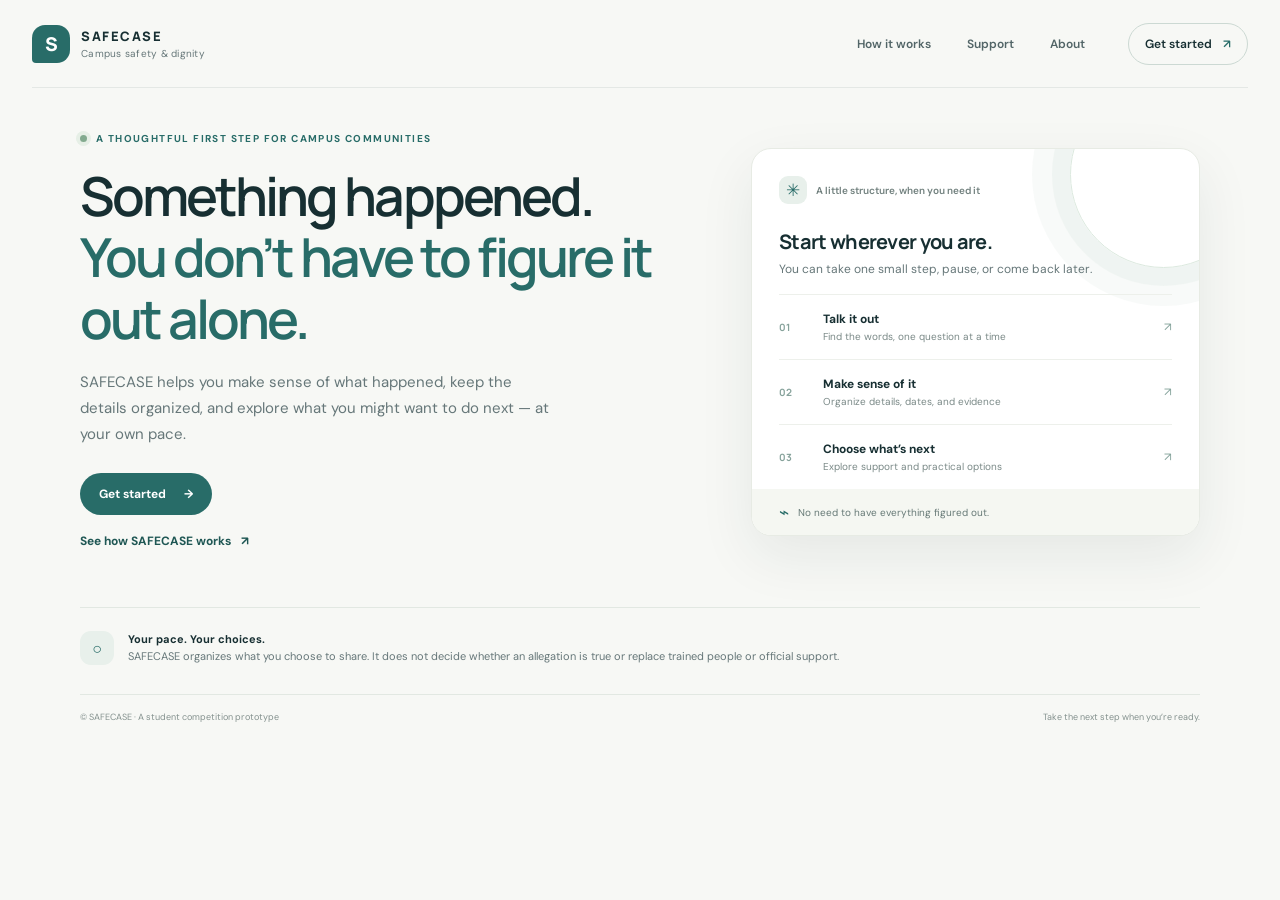
==== index.html @ f27178a4 "Add files via upload" ====
<!doctype html>
<html lang="en">
<head>
  <meta charset="utf-8">
  <meta name="viewport" content="width=device-width, initial-scale=1">
  <meta name="theme-color" content="#f7f8f5">
  <meta name="description" content="SAFECASE helps campus communities make sense of difficult experiences, organize information, and explore next steps.">
  <title>SAFECASE — A calmer next step</title>
  <link rel="stylesheet" href="styles.css">
</head>
<body>
  <header class="site-header">
    <a class="brand" href="index.html" aria-label="SAFECASE home"><span class="brand-mark" aria-hidden="true">S</span><span class="brand-copy"><strong>SAFECASE</strong><small>Campus safety &amp; dignity</small></span></a>
    <nav class="main-nav" aria-label="Main navigation"><a href="how-it-works.html">How it works</a><a href="support.html">Support</a><a href="about.html">About</a></nav>
    <a class="header-action" href="role.html">Get started <span aria-hidden="true">↗</span></a>
  </header>
  <main id="home">
    <section class="hero page-shell" aria-labelledby="hero-title">
      <div class="hero-copy">
        <p class="eyebrow"><span class="eyebrow-dot"></span> A thoughtful first step for campus communities</p>
        <h1 id="hero-title">Something happened.<br><em>You don’t have to figure it out alone.</em></h1>
        <p class="hero-intro">SAFECASE helps you make sense of what happened, keep the details organized, and explore what you might want to do next — at your own pace.</p>
        <a class="primary-link" href="role.html">Get started <span aria-hidden="true">→</span></a>
        <a class="text-link hero-secondary" href="how-it-works.html">See how SAFECASE works <span aria-hidden="true">↗</span></a>
      </div>
      <aside class="journey-card" aria-label="SAFECASE journey overview">
        <div class="journey-top"><span class="journey-icon" aria-hidden="true">✳</span><span class="journey-label">A little structure, when you need it</span></div>
        <h2>Start wherever you are.</h2><p>You can take one small step, pause, or come back later.</p>
        <ol class="journey-list">
          <li><span class="step-number">01</span><span><strong>Talk it out</strong><small>Find the words, one question at a time</small></span><a class="step-arrow" aria-label="Learn about Talk it out" href="talk.html">↗</a></li>
          <li><span class="step-number">02</span><span><strong>Make sense of it</strong><small>Organize details, dates, and evidence</small></span><a class="step-arrow" aria-label="Learn about documenting an incident" href="incident.html">↗</a></li>
          <li><span class="step-number">03</span><span><strong>Choose what’s next</strong><small>Explore support and practical options</small></span><a class="step-arrow" aria-label="Explore options" href="options.html">↗</a></li>
        </ol>
        <div class="journey-note"><span aria-hidden="true">⌁</span> No need to have everything figured out.</div>
      </aside>
    </section>
    <section class="home-note page-shell"><span class="value-icon" aria-hidden="true">○</span><p><strong>Your pace. Your choices.</strong><br>SAFECASE organizes what you choose to share. It does not decide whether an allegation is true or replace trained people or official support.</p></section>
  </main>
  <footer class="site-footer page-shell"><span>© SAFECASE · A student competition prototype</span><span>Take the next step when you’re ready.</span></footer>
</body>
</html>
---- styles.css ----
@import url('https://fonts.googleapis.com/css2?family=DM+Sans:wght@400;500;600;700&family=Manrope:wght@400;500;600;700;800&display=swap');

:root {
  color-scheme: light;
  --ink: #172f32;
  --muted: #667779;
  --teal: #286c68;
  --teal-dark: #1f5754;
  --mint: #e8f0eb;
  --paper: #f7f8f5;
  --white: #fff;
  --line: #e2e8e2;
  --sand: #f0eee6;
  --shadow: 0 20px 55px rgba(29, 57, 54, .08);
  font-family: 'DM Sans', sans-serif;
}

* { box-sizing: border-box; }
html { scroll-behavior: smooth; }
body { margin: 0; background: var(--paper); color: var(--ink); }
a { color: inherit; text-decoration: none; }
button { font: inherit; }
.page-shell { width: min(1120px, calc(100% - 64px)); margin-inline: auto; }

.site-header { height: 88px; width: min(1240px, calc(100% - 64px)); margin: auto; display: flex; align-items: center; justify-content: space-between; border-bottom: 1px solid rgba(35, 67, 64, .09); }
.brand { display: inline-flex; gap: 11px; align-items: center; }
.brand-mark { display: grid; place-items: center; width: 38px; height: 38px; border-radius: 13px 13px 13px 4px; background: var(--teal); color: white; font: 800 19px Manrope, sans-serif; }
.brand-copy { display: grid; gap: 2px; }
.brand-copy strong { letter-spacing: .12em; font: 800 13px Manrope, sans-serif; }
.brand-copy small { color: var(--muted); font-size: 10px; letter-spacing: .025em; }
.main-nav { display: flex; gap: 36px; margin-left: auto; margin-right: 43px; }
.main-nav a, .header-action { font-size: 12px; font-weight: 600; }
.main-nav a { color: #526567; transition: color .2s; }
.main-nav a:hover { color: var(--teal); }
.header-action { padding: 12px 16px; border: 1px solid #ccd9d3; border-radius: 999px; transition: background .2s, color .2s; }
.header-action:hover { background: var(--teal); color: white; }
.header-action span { margin-left: 8px; color: var(--teal); }
.header-action:hover span { color: white; }

.hero { min-height: 515px; display: grid; grid-template-columns: 1.15fr .85fr; align-items: center; gap: 64px; padding-top: 44px; padding-bottom: 54px; }
.hero-copy { padding-bottom: 4px; }
.eyebrow { display: flex; align-items: center; gap: 9px; margin: 0 0 20px; color: var(--teal); font-size: 10px; font-weight: 700; letter-spacing: .14em; text-transform: uppercase; }
.eyebrow-dot { width: 7px; height: 7px; border-radius: 50%; background: #83aa8f; box-shadow: 0 0 0 4px #e6efe6; }
h1, h2, p { margin-top: 0; }
h1 { max-width: 590px; margin-bottom: 20px; font: 600 clamp(36px, 4.2vw, 56px)/1.14 Manrope, sans-serif; letter-spacing: -.055em; }
h1 em { color: var(--teal); font-style: normal; }
.hero-intro { max-width: 480px; margin-bottom: 25px; color: var(--muted); font-size: 15px; line-height: 1.75; }
.text-link { display: inline-flex; align-items: center; gap: 10px; color: var(--teal-dark); font-size: 12px; font-weight: 700; }
.text-link span { transition: transform .2s; }
.text-link:hover span { transform: translate(3px, -2px); }

.journey-card { position: relative; overflow: hidden; padding: 27px 27px 0; border: 1px solid #e7ebe4; border-radius: 20px; background: #fff; box-shadow: var(--shadow); }
.journey-card::before { position: absolute; z-index: 0; top: -68px; right: -58px; width: 185px; height: 185px; border: 1px solid #dce9df; border-radius: 50%; content: ''; box-shadow: 0 0 0 18px rgba(232,240,235,.5), 0 0 0 38px rgba(232,240,235,.32); }
.journey-top, .journey-card h2, .journey-card > p, .journey-list, .journey-note { position: relative; z-index: 1; }
.journey-top { display: flex; align-items: center; gap: 9px; margin-bottom: 24px; }
.journey-icon { display: grid; place-items: center; width: 28px; height: 28px; border-radius: 9px; background: var(--mint); color: var(--teal); font-size: 17px; }
.journey-label { color: #71807e; font-size: 10px; font-weight: 600; }
.journey-card h2 { margin-bottom: 6px; font: 700 20px Manrope, sans-serif; letter-spacing: -.035em; }
.journey-card > p { margin-bottom: 17px; color: var(--muted); font-size: 12px; }
.journey-list { margin: 0; padding: 0; list-style: none; }
.journey-list li { display: grid; grid-template-columns: 34px 1fr 20px; gap: 10px; align-items: center; min-height: 65px; border-top: 1px solid #edf0eb; }
.step-number { color: #86a29b; font: 700 10px Manrope, sans-serif; }
.journey-list li strong, .journey-list li small { display: block; }
.journey-list li strong { margin-bottom: 3px; font-size: 12px; }
.journey-list li small { color: #7a8987; font-size: 10px; }
.step-arrow { color: #85a39b; font-size: 12px; text-align: right; }
.journey-note { display: flex; gap: 9px; align-items: center; margin: 0 -27px; padding: 12px 27px; background: #f5f7f2; color: #667976; font-size: 10px; }
.journey-note span { color: var(--teal); font-size: 17px; }

.start-section { padding: 55px 0 47px; background: #eef2ed; }
.start-heading { display: flex; justify-content: space-between; align-items: end; margin-bottom: 23px; }
.start-heading .eyebrow { margin-bottom: 9px; }
.start-heading h2 { margin: 0; font: 700 28px Manrope, sans-serif; letter-spacing: -.045em; }
.start-heading > p { max-width: 305px; margin: 0 0 3px; color: var(--muted); font-size: 12px; line-height: 1.6; }
.role-grid { display: grid; grid-template-columns: 1fr 1fr; gap: 16px; }
.role-card { min-height: 112px; display: grid; grid-template-columns: 48px 1fr 20px; gap: 15px; align-items: center; padding: 20px 22px; border: 1px solid #dce5dd; border-radius: 14px; background: rgba(255,255,255,.78); color: var(--ink); text-align: left; cursor: pointer; transition: transform .18s, border-color .18s, box-shadow .18s, background .18s; }
.role-card:hover { transform: translateY(-2px); border-color: #a8c4b4; box-shadow: 0 12px 25px rgba(36, 70, 60, .07); }
.role-card[aria-pressed="true"] { border-color: var(--teal); background: #fafffb; box-shadow: 0 0 0 3px rgba(40,108,104,.1); }
.role-icon { display: grid; place-items: center; width: 45px; height: 45px; border-radius: 14px; font-size: 22px; }
.student-icon { background: #e8f1e9; color: #427c67; }
.staff-icon { background: #f0eee6; color: #8a7954; }
.role-card-copy strong, .role-card-copy small { display: block; }
.role-card-copy strong { margin-bottom: 6px; font: 700 14px Manrope, sans-serif; }
.role-card-copy small { color: var(--muted); font-size: 11px; line-height: 1.45; }
.role-arrow { color: var(--teal); font-size: 16px; text-align: right; }
.selection-message { min-height: 17px; margin: 14px 0 0; color: #657976; font-size: 10px; }
.continue-button { display: inline-flex; align-items: center; gap: 18px; margin-top: 6px; padding: 12px 19px; border: 0; border-radius: 999px; background: var(--teal); color: white; font-size: 12px; font-weight: 700; cursor: pointer; transition: background .2s, transform .2s, opacity .2s; }
.continue-button:hover:not(:disabled) { transform: translateY(-1px); background: var(--teal-dark); }
.continue-button:disabled { opacity: .45; cursor: not-allowed; }
.start-options { margin-top: 18px; }
.options-heading { margin-bottom: 20px; }
.back-button { display: inline-block; margin: 0 0 20px; padding: 0; border: 0; background: transparent; color: var(--teal-dark); font-size: 11px; font-weight: 700; cursor: pointer; }
.options-heading .eyebrow { margin-bottom: 8px; }
.options-heading h3 { margin: 0 0 6px; font: 700 25px Manrope, sans-serif; letter-spacing: -.04em; }
.options-heading > p:last-child { margin: 0; color: var(--muted); font-size: 12px; }
.option-grid { display: grid; grid-template-columns: repeat(3, 1fr); gap: 12px; }
.start-option { position: relative; display: flex; min-height: 165px; flex-direction: column; align-items: flex-start; padding: 18px; border: 1px solid #dce5dd; border-radius: 14px; background: rgba(255,255,255,.82); color: var(--ink); text-align: left; cursor: pointer; transition: transform .18s, border-color .18s, box-shadow .18s, background .18s; }
.start-option:hover { transform: translateY(-2px); border-color: #a8c4b4; box-shadow: 0 12px 25px rgba(36, 70, 60, .07); }
.start-option[aria-pressed="true"] { border-color: var(--teal); background: #fafffb; box-shadow: 0 0 0 3px rgba(40,108,104,.1); }
.option-icon { display: grid; place-items: center; width: 34px; height: 34px; margin-bottom: 14px; border-radius: 11px; background: var(--mint); color: var(--teal); font-size: 17px; }
.start-option strong { margin-bottom: 7px; font: 700 12px Manrope, sans-serif; }
.start-option small { max-width: 210px; color: var(--muted); font-size: 10px; line-height: 1.5; }
.option-arrow { position: absolute; top: 23px; right: 18px; color: var(--teal); font-size: 13px; }
.option-message { min-height: 18px; margin: 15px 0 0; color: #657976; font-size: 11px; }

.values { display: grid; grid-template-columns: repeat(3, 1fr); gap: 25px; padding-top: 36px; padding-bottom: 36px; border-bottom: 1px solid var(--line); }
.value-item { display: flex; gap: 12px; align-items: center; }
.value-icon { display: grid; place-items: center; width: 34px; height: 34px; border-radius: 11px; background: var(--mint); color: var(--teal); font-size: 16px; }
.value-item strong, .value-item small { display: block; }
.value-item strong { margin-bottom: 3px; font-size: 11px; }
.value-item small { color: var(--muted); font-size: 10px; }
.about-strip { display: flex; gap: 15px; align-items: center; padding-top: 28px; padding-bottom: 28px; }
.about-mark { display: grid; place-items: center; flex: 0 0 34px; height: 34px; border-radius: 11px 11px 11px 3px; background: var(--teal); color: white; font: 800 16px Manrope, sans-serif; }
.about-strip p { flex: 1; margin: 0; color: var(--muted); font-size: 10px; line-height: 1.65; }
.about-strip p strong { color: var(--ink); font-size: 11px; }
.about-strip .text-link { font-size: 10px; }
.site-footer { display: flex; justify-content: space-between; padding: 16px 0 24px; border-top: 1px solid var(--line); color: #84918e; font-size: 9px; }

:focus-visible { outline: 3px solid #8cb7a5; outline-offset: 3px; }
@media (max-width: 800px) {
  .hero { grid-template-columns: 1fr; gap: 34px; padding-top: 58px; }
  .hero-copy { max-width: 650px; }
  .journey-card { max-width: 580px; }
  .main-nav { gap: 18px; margin-right: 20px; }
}
@media (max-width: 600px) {
  .page-shell, .site-header { width: min(100% - 36px, 500px); }
  .site-header { height: 72px; }
  .main-nav { display: none; }
  .header-action { padding: 10px 12px; font-size: 10px; }
  .hero { min-height: auto; padding-top: 47px; padding-bottom: 42px; }
  h1 { font-size: clamp(36px, 10vw, 47px); }
  .hero-intro { font-size: 14px; }
  .journey-card { padding: 22px 20px 0; }
  .journey-note { margin-inline: -20px; padding-inline: 20px; }
  .start-section { padding: 40px 0 32px; }
  .start-heading { display: block; }
  .start-heading > p { margin-top: 10px; }
  .role-grid { grid-template-columns: 1fr; gap: 10px; }
  .role-card { min-height: 96px; padding: 16px; }
  .option-grid { grid-template-columns: 1fr; gap: 10px; }
  .start-option { min-height: 126px; }
  .values { grid-template-columns: 1fr; gap: 17px; padding-block: 28px; }
  .about-strip { align-items: flex-start; flex-wrap: wrap; }
  .about-strip p { flex-basis: calc(100% - 50px); }
  .about-strip .text-link { margin-left: 49px; }
  .site-footer { gap: 12px; flex-direction: column; }
}

.talk-page { max-width: 820px; padding-top: 32px; padding-bottom: 45px; }
.talk-page .back-link { margin-bottom: 27px; }
.talk-heading { max-width: 640px; }
.talk-heading .eyebrow { margin-bottom: 11px; }
.talk-heading .inner-title { font-size: clamp(32px, 4vw, 43px); }
.talk-heading .inner-intro { font-size: 13px; }
.privacy-note { display: flex; gap: 12px; align-items: flex-start; margin: 20px 0 17px; padding: 13px 15px; border: 1px solid #dce8de; border-radius: 11px; background: #eef4ee; color: #617672; font-size: 10px; line-height: 1.55; }
.privacy-note > span:first-child { color: var(--teal); font-size: 16px; }
.privacy-note strong { color: var(--ink); }
.conversation-card { overflow: hidden; border: 1px solid #e3e9e2; border-radius: 17px; background: #fff; box-shadow: var(--shadow); }
.conversation-top { display: flex; align-items: center; gap: 10px; padding: 15px 19px; border-bottom: 1px solid #edf0eb; }
.conversation-avatar { display: grid; place-items: center; width: 34px; height: 34px; border-radius: 12px 12px 12px 4px; background: var(--teal); color: #fff; font: 800 15px Manrope, sans-serif; }
.conversation-top strong, .conversation-top small { display: block; }
.conversation-top strong { margin-bottom: 2px; font-size: 11px; letter-spacing: .08em; }
.conversation-top small { color: var(--muted); font-size: 9px; }
.conversation-progress { margin-left: auto; color: #7b8b86; font-size: 10px; }
.conversation-content { padding: 24px 25px 20px; }
.bot-message { max-width: 580px; padding: 14px 16px; border-radius: 4px 14px 14px 14px; background: #eef3ee; color: #294342; font-size: 13px; line-height: 1.65; }
.gentle-hint { margin: 10px 0 12px; color: var(--muted); font-size: 10px; }
.conversation-content textarea { display: block; width: 100%; min-height: 115px; resize: vertical; padding: 13px 14px; border: 1px solid #dce5dd; border-radius: 10px; background: #fcfdfb; color: var(--ink); font: inherit; font-size: 12px; line-height: 1.6; }
.conversation-content textarea:focus { border-color: #82a99a; outline: 3px solid rgba(104,154,130,.14); }
.character-count { margin-top: 5px; color: #87948f; font-size: 9px; text-align: right; }
.conversation-actions { display: flex; align-items: center; justify-content: space-between; gap: 12px; margin-top: 18px; }
.quiet-button { padding: 8px 0; border: 0; background: transparent; color: #607672; font-size: 10px; font-weight: 700; cursor: pointer; }
.quiet-button:hover:not(:disabled) { color: var(--teal-dark); text-decoration: underline; }
.quiet-button:disabled { opacity: .38; cursor: not-allowed; }
.button-link { border: 0; cursor: pointer; font-family: inherit; }
.choice-list { display: flex; flex-wrap: wrap; gap: 9px; margin-top: 17px; }
.choice-button { padding: 10px 14px; border: 1px solid #d6e2d9; border-radius: 999px; background: #fff; color: #355753; font-size: 11px; cursor: pointer; transition: background .18s, border-color .18s, transform .18s; }
.choice-button:hover { transform: translateY(-1px); border-color: #9bbbaa; background: #f4f8f3; }
.conversation-footer { display: flex; justify-content: space-between; padding: 11px 25px; border-top: 1px solid #edf0eb; background: #fafbf9; }
.conversation-footer button { padding: 5px 0; }
.moment-message { margin: 0 25px 18px; padding: 13px 15px; border-radius: 10px; background: #f7f3e9; color: #665b3f; font-size: 11px; line-height: 1.6; }
.talk-safety-note { margin: 15px 2px 0; color: #7a8985; font-size: 9px; line-height: 1.6; }
.summary-card { margin-top: 15px; padding: 17px; border: 1px solid #e0e8e1; border-radius: 12px; background: #fbfcfa; }
.summary-card h2 { margin-bottom: 9px; font: 700 14px Manrope, sans-serif; }
.summary-story { margin-bottom: 12px; color: #536763; font-size: 11px; line-height: 1.6; white-space: pre-wrap; overflow-wrap: anywhere; }
.summary-card ul { margin: 0; padding: 0; list-style: none; }
.summary-card li { display: flex; justify-content: space-between; gap: 12px; padding: 9px 0; border-top: 1px solid #edf0eb; font-size: 10px; }
.summary-card li span { color: var(--muted); }
.summary-card li strong { color: var(--ink); text-align: right; }
.summary-footnote { margin: 12px 0 0; color: #7a8985; font-size: 9px; line-height: 1.55; }
.visually-hidden { position: absolute; width: 1px; height: 1px; overflow: hidden; clip: rect(0, 0, 0, 0); white-space: nowrap; clip-path: inset(50%); }
.chat-transcript { display: flex; flex-direction: column; gap: 11px; margin-bottom: 16px; }
.chat-bubble { width: fit-content; max-width: min(88%, 560px); padding: 12px 15px; border-radius: 4px 14px 14px 14px; font-size: 12px; line-height: 1.65; white-space: pre-wrap; overflow-wrap: anywhere; animation: message-appear .22s ease-out both; }
.chat-bot { align-self: flex-start; background: #eef3ee; color: #294342; }
.chat-user { align-self: flex-end; border-radius: 14px 4px 14px 14px; background: #dcebe2; color: #274d45; }
@keyframes message-appear { from { opacity: 0; transform: translateY(5px); } to { opacity: 1; transform: translateY(0); } }
.draft-page { max-width: 900px; }
.draft-page .inner-intro { margin-bottom: 16px; }
.draft-form { margin-top: 20px; padding: 24px; border: 1px solid #e3e9e2; border-radius: 16px; background: #fff; box-shadow: var(--shadow); }
.draft-form > label, .draft-field-grid label { display: block; color: var(--ink); font-size: 11px; font-weight: 700; }
.draft-form textarea, .draft-field-grid select { width: 100%; margin-top: 8px; border: 1px solid #dce5dd; border-radius: 9px; background: #fcfdfb; color: var(--ink); font: inherit; font-size: 11px; }
.draft-form textarea { min-height: 115px; resize: vertical; padding: 12px; line-height: 1.6; }
.draft-field-grid { display: grid; grid-template-columns: repeat(3, 1fr); gap: 14px; margin-top: 19px; }
.draft-field-grid select { min-height: 40px; padding: 8px; }
.draft-note { margin: 18px 0 0; color: #73827e; font-size: 10px; line-height: 1.6; }
.draft-actions { display: flex; align-items: center; gap: 23px; margin-top: 17px; }
.draft-status { min-height: 16px; margin: 12px 0 0; color: var(--teal-dark); font-size: 10px; }
.after-save { display: flex; gap: 15px; align-items: flex-start; margin-top: 19px; padding: 20px; border: 1px solid #dce8de; border-radius: 14px; background: #eef4ee; }
.saved-mark { display: grid; place-items: center; flex: 0 0 34px; height: 34px; border-radius: 50%; background: #dcebe2; color: var(--teal-dark); font-weight: 700; }
.after-save h2 { margin: 0 0 5px; font: 700 16px Manrope, sans-serif; }
.after-save p { margin: 0 0 14px; color: var(--muted); font-size: 11px; }
.draft-empty { margin-top: 22px; padding: 18px; border: 1px solid var(--line); border-radius: 12px; color: var(--muted); font-size: 12px; }
.draft-empty a { color: var(--teal-dark); font-weight: 700; }
.options-page { max-width: 1000px; }
.path-grid { display: grid; grid-template-columns: repeat(2, 1fr); gap: 14px; margin: 28px 0 18px; }
.path-card { display: flex; min-height: 190px; flex-direction: column; align-items: flex-start; padding: 20px; border: 1px solid #e0e8e1; border-radius: 14px; background: #fff; box-shadow: 0 8px 24px rgba(29,57,54,.035); transition: transform .18s, border-color .18s, box-shadow .18s; }
.path-card:hover { transform: translateY(-2px); border-color: #a8c4b4; box-shadow: 0 14px 30px rgba(29,57,54,.08); }
.path-icon { display: grid; place-items: center; width: 37px; height: 37px; margin-bottom: 17px; border-radius: 12px; background: var(--mint); color: var(--teal); font-size: 18px; }
.path-card strong { margin-bottom: 7px; color: var(--ink); font: 700 13px Manrope, sans-serif; }
.path-card small { max-width: 315px; color: var(--muted); font-size: 10px; line-height: 1.55; }
.path-link { display: flex; justify-content: space-between; width: 100%; gap: 10px; margin-top: auto; padding-top: 15px; color: var(--teal-dark); font-size: 10px; font-weight: 700; }
.path-link b { font-size: 13px; }
.urgent-path .path-icon { background: #f4eee7; color: #8b6d45; }
.not-ready-actions { display: flex; align-items: center; gap: 20px; margin-top: 22px; }
.case-summary { margin-top: 20px; padding: 25px; border: 1px solid #e0e8e1; border-radius: 15px; background: #fff; box-shadow: var(--shadow); }
.case-summary-heading { display: flex; align-items: center; gap: 11px; padding-bottom: 17px; border-bottom: 1px solid var(--line); }
.case-summary-heading > div { display: grid; gap: 3px; }
.case-summary-heading strong { font: 700 11px Manrope, sans-serif; }
.case-summary-heading small { color: var(--muted); font-size: 9px; }
.case-summary h2 { margin: 20px 0 8px; font: 700 15px Manrope, sans-serif; }
.case-summary dl { margin: 15px 0 0; }
.case-summary dl > div { display: flex; justify-content: space-between; gap: 15px; padding: 11px 0; border-top: 1px solid #edf0eb; font-size: 10px; }
.case-summary dt { color: var(--muted); }
.case-summary dd { margin: 0; color: var(--ink); font-weight: 700; text-align: right; }
.case-actions { display: flex; align-items: center; gap: 22px; margin-top: 17px; }
@media print {
  body { background: white; }
  .site-header, .site-footer, .back-link, .case-actions, .privacy-note { display: none !important; }
  .case-page { width: 100%; max-width: none; min-height: 0; padding: 0; }
  .case-summary { border: 0; box-shadow: none; }
}
@media (max-width: 600px) {
  .talk-page { padding-top: 22px; }
  .conversation-content { padding: 18px 16px; }
  .conversation-footer { padding-inline: 16px; }
  .moment-message { margin-inline: 16px; }
  .conversation-actions { align-items: flex-start; }
  .choice-list { flex-direction: column; }
  .choice-button { text-align: left; }
  .draft-form { padding: 17px; }
  .draft-field-grid { grid-template-columns: 1fr; gap: 12px; }
  .draft-actions { align-items: flex-start; flex-direction: column; gap: 9px; }
  .path-grid { grid-template-columns: 1fr; }
  .not-ready-actions, .case-actions { align-items: flex-start; flex-direction: column; gap: 12px; }
}

@media (prefers-reduced-motion: reduce) {
  *, *::before, *::after { scroll-behavior: auto !important; transition-duration: .01ms !important; }
}

/* Separate-page navigation and content */
.primary-link { display: inline-flex; align-items: center; gap: 18px; padding: 13px 19px; border-radius: 999px; background: var(--teal); color: #fff; font-size: 12px; font-weight: 700; transition: background .2s, transform .2s; }
.primary-link:hover { transform: translateY(-1px); background: var(--teal-dark); }
.hero-secondary { display: flex; width: fit-content; margin-top: 18px; }
.home-note { display: flex; gap: 14px; align-items: center; padding-top: 23px; padding-bottom: 28px; border-top: 1px solid var(--line); }
.home-note p { margin: 0; color: var(--muted); font-size: 11px; line-height: 1.6; }
.home-note strong { color: var(--ink); }
.inner-page { min-height: calc(100vh - 180px); max-width: 850px; padding-top: 40px; padding-bottom: 70px; }
.back-link { display: inline-block; margin-bottom: 38px; color: var(--teal-dark); font-size: 11px; font-weight: 700; }
.inner-title { max-width: 760px; margin-bottom: 13px; font: 700 clamp(34px, 5vw, 49px)/1.15 Manrope, sans-serif; letter-spacing: -.05em; }
.inner-intro { max-width: 620px; margin-bottom: 29px; color: var(--muted); font-size: 15px; line-height: 1.7; }
.role-page-grid { margin-top: 28px; }
.role-page-grid .role-card { text-decoration: none; }
.small-note { margin-top: 18px; color: var(--muted); font-size: 11px; line-height: 1.7; }
.option-page-grid { margin-top: 28px; }
.option-page-grid .start-option { text-decoration: none; }
.info-list { display: grid; gap: 11px; margin: 30px 0; }
.info-list a { display: grid; grid-template-columns: 34px 1fr 18px; gap: 14px; align-items: center; padding: 18px; border: 1px solid var(--line); border-radius: 13px; background: #fff; }
.info-list a > span { color: #86a29b; font: 700 11px Manrope, sans-serif; }
.info-list strong, .info-list small { display: block; }
.info-list strong { margin-bottom: 5px; font-size: 13px; }
.info-list small { color: var(--muted); font-size: 11px; }
.info-list b { color: var(--teal); }
.notice-card { max-width: 650px; margin: 24px 0 15px; padding: 23px; border: 1px solid var(--line); border-radius: 15px; background: #fff; box-shadow: var(--shadow); }
.notice-card strong { display: block; margin: 8px 0; font: 700 15px Manrope, sans-serif; }
.notice-card p { margin: 0; color: var(--muted); font-size: 12px; line-height: 1.7; }
.notice-card.subtle { background: #eef2ed; box-shadow: none; }
@media (max-width: 600px) {
  .home-note { align-items: flex-start; }
  .inner-page { padding-top: 25px; }
  .back-link { margin-bottom: 28px; }
  .role-page-grid, .option-page-grid { grid-template-columns: 1fr; }
}
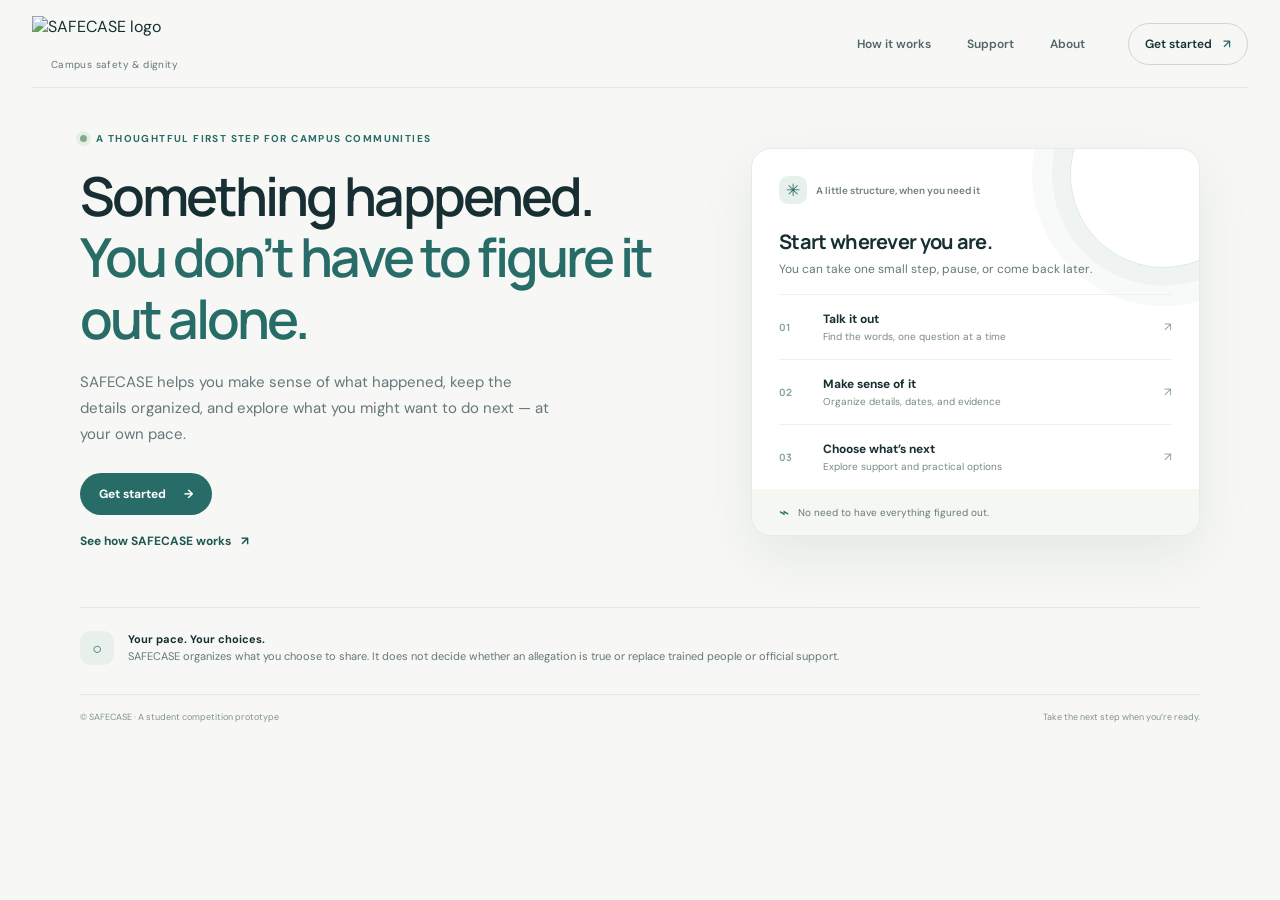
==== commit d88ac647: "Initial SAFECASE website" ====
--- a/index.html
+++ b/index.html
@@ -10,7 +10,7 @@
 </head>
 <body>
   <header class="site-header">
-    <a class="brand" href="index.html" aria-label="SAFECASE home"><span class="brand-mark" aria-hidden="true">S</span><span class="brand-copy"><strong>SAFECASE</strong><small>Campus safety &amp; dignity</small></span></a>
+    <a class="brand brand-home" href="index.html" aria-label="SAFECASE home"><img class="brand-logo" src="assets/safecase-logo.png" alt="SAFECASE logo"><span class="brand-copy"><small>Campus safety &amp; dignity</small></span></a>
     <nav class="main-nav" aria-label="Main navigation"><a href="how-it-works.html">How it works</a><a href="support.html">Support</a><a href="about.html">About</a></nav>
     <a class="header-action" href="role.html">Get started <span aria-hidden="true">↗</span></a>
   </header>
@@ -38,4 +38,5 @@
   </main>
   <footer class="site-footer page-shell"><span>© SAFECASE · A student competition prototype</span><span>Take the next step when you’re ready.</span></footer>
 </body>
-</html>
+</html>
+
--- a/styles.css
+++ b/styles.css
@@ -257,7 +257,7 @@
 
 @media (prefers-reduced-motion: reduce) {
   *, *::before, *::after { scroll-behavior: auto !important; transition-duration: .01ms !important; }
-}
+}
 
 /* Separate-page navigation and content */
 .primary-link { display: inline-flex; align-items: center; gap: 18px; padding: 13px 19px; border-radius: 999px; background: var(--teal); color: #fff; font-size: 12px; font-weight: 700; transition: background .2s, transform .2s; }
@@ -291,4 +291,9 @@
   .inner-page { padding-top: 25px; }
   .back-link { margin-bottom: 28px; }
   .role-page-grid, .option-page-grid { grid-template-columns: 1fr; }
-}
+}
+.brand-home { flex-direction: column; align-items: flex-start; gap: 0; }
+.brand-logo { display: block; width: 165px; height: 44px; object-fit: cover; object-position: center; }
+.brand-home .brand-copy { align-self: center; }
+.brand-home .brand-copy small { margin-top: -2px; letter-spacing: .04em; }
+.summary-logo { width: 124px; height: 33px; }
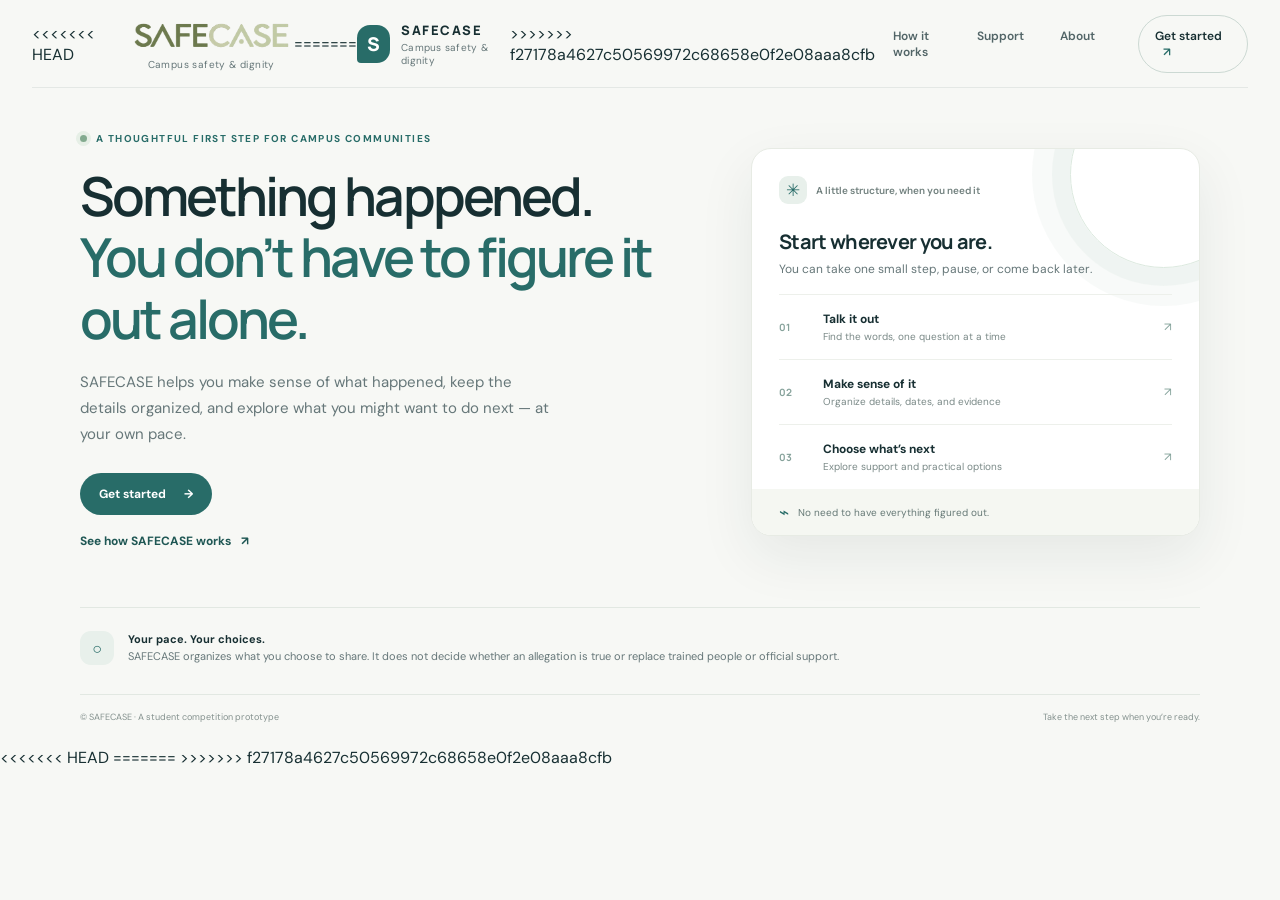
==== commit cb8983eb: "Resolve merge conflicts and sync website" ====
--- a/index.html
+++ b/index.html
@@ -10,7 +10,11 @@
 </head>
 <body>
   <header class="site-header">
+<<<<<<< HEAD
     <a class="brand brand-home" href="index.html" aria-label="SAFECASE home"><img class="brand-logo" src="assets/safecase-logo.png" alt="SAFECASE logo"><span class="brand-copy"><small>Campus safety &amp; dignity</small></span></a>
+=======
+    <a class="brand" href="index.html" aria-label="SAFECASE home"><span class="brand-mark" aria-hidden="true">S</span><span class="brand-copy"><strong>SAFECASE</strong><small>Campus safety &amp; dignity</small></span></a>
+>>>>>>> f27178a4627c50569972c68658e0f2e08aaa8cfb
     <nav class="main-nav" aria-label="Main navigation"><a href="how-it-works.html">How it works</a><a href="support.html">Support</a><a href="about.html">About</a></nav>
     <a class="header-action" href="role.html">Get started <span aria-hidden="true">↗</span></a>
   </header>
@@ -38,5 +42,9 @@
   </main>
   <footer class="site-footer page-shell"><span>© SAFECASE · A student competition prototype</span><span>Take the next step when you’re ready.</span></footer>
 </body>
+<<<<<<< HEAD
 </html>
 
+=======
+</html>
+>>>>>>> f27178a4627c50569972c68658e0f2e08aaa8cfb
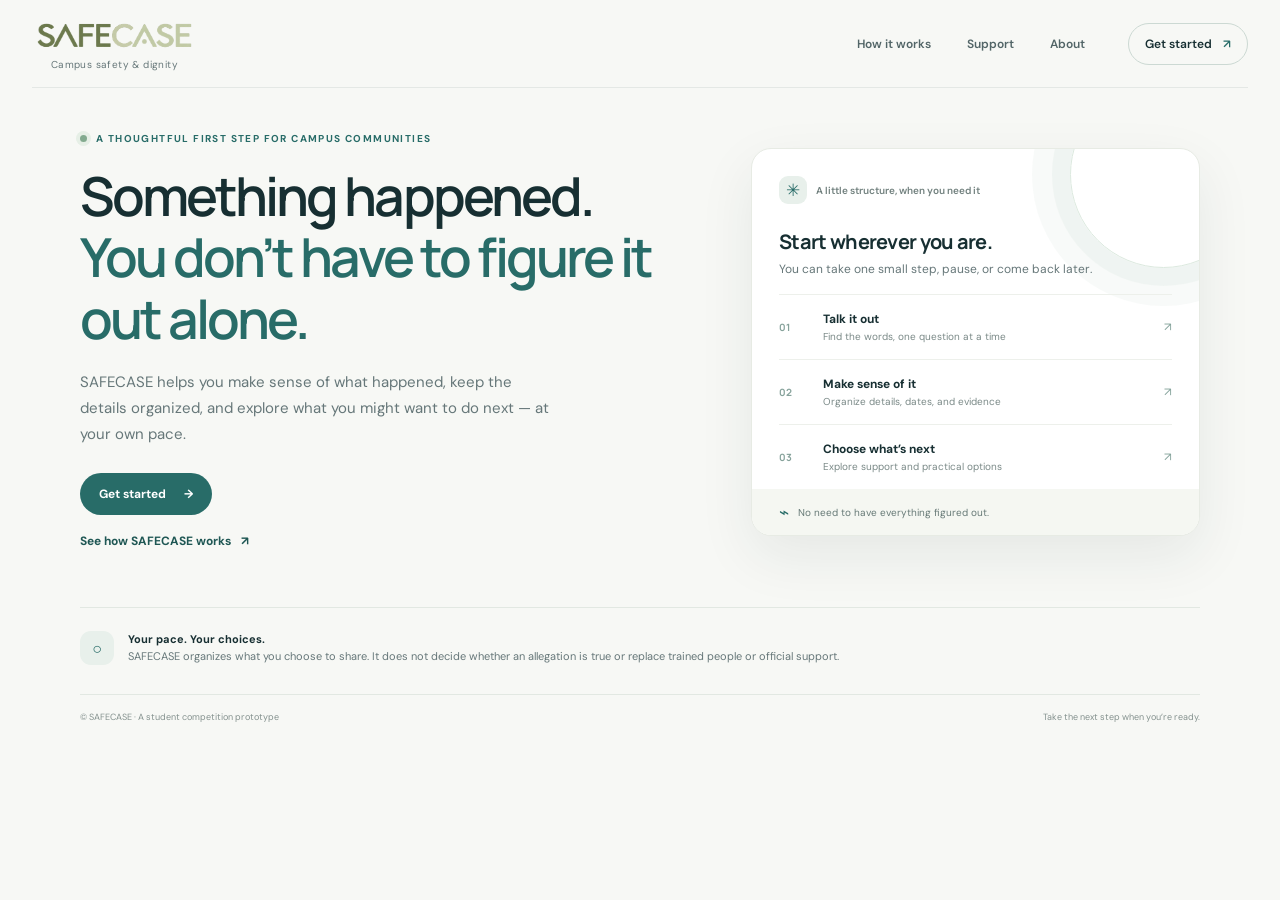
==== commit dfff13de: "Fix CSS import" ====
--- a/index.html
+++ b/index.html
@@ -10,11 +10,7 @@
 </head>
 <body>
   <header class="site-header">
-<<<<<<< HEAD
     <a class="brand brand-home" href="index.html" aria-label="SAFECASE home"><img class="brand-logo" src="assets/safecase-logo.png" alt="SAFECASE logo"><span class="brand-copy"><small>Campus safety &amp; dignity</small></span></a>
-=======
-    <a class="brand" href="index.html" aria-label="SAFECASE home"><span class="brand-mark" aria-hidden="true">S</span><span class="brand-copy"><strong>SAFECASE</strong><small>Campus safety &amp; dignity</small></span></a>
->>>>>>> f27178a4627c50569972c68658e0f2e08aaa8cfb
     <nav class="main-nav" aria-label="Main navigation"><a href="how-it-works.html">How it works</a><a href="support.html">Support</a><a href="about.html">About</a></nav>
     <a class="header-action" href="role.html">Get started <span aria-hidden="true">↗</span></a>
   </header>
@@ -42,9 +38,5 @@
   </main>
   <footer class="site-footer page-shell"><span>© SAFECASE · A student competition prototype</span><span>Take the next step when you’re ready.</span></footer>
 </body>
-<<<<<<< HEAD
 </html>
 
-=======
-</html>
->>>>>>> f27178a4627c50569972c68658e0f2e08aaa8cfb
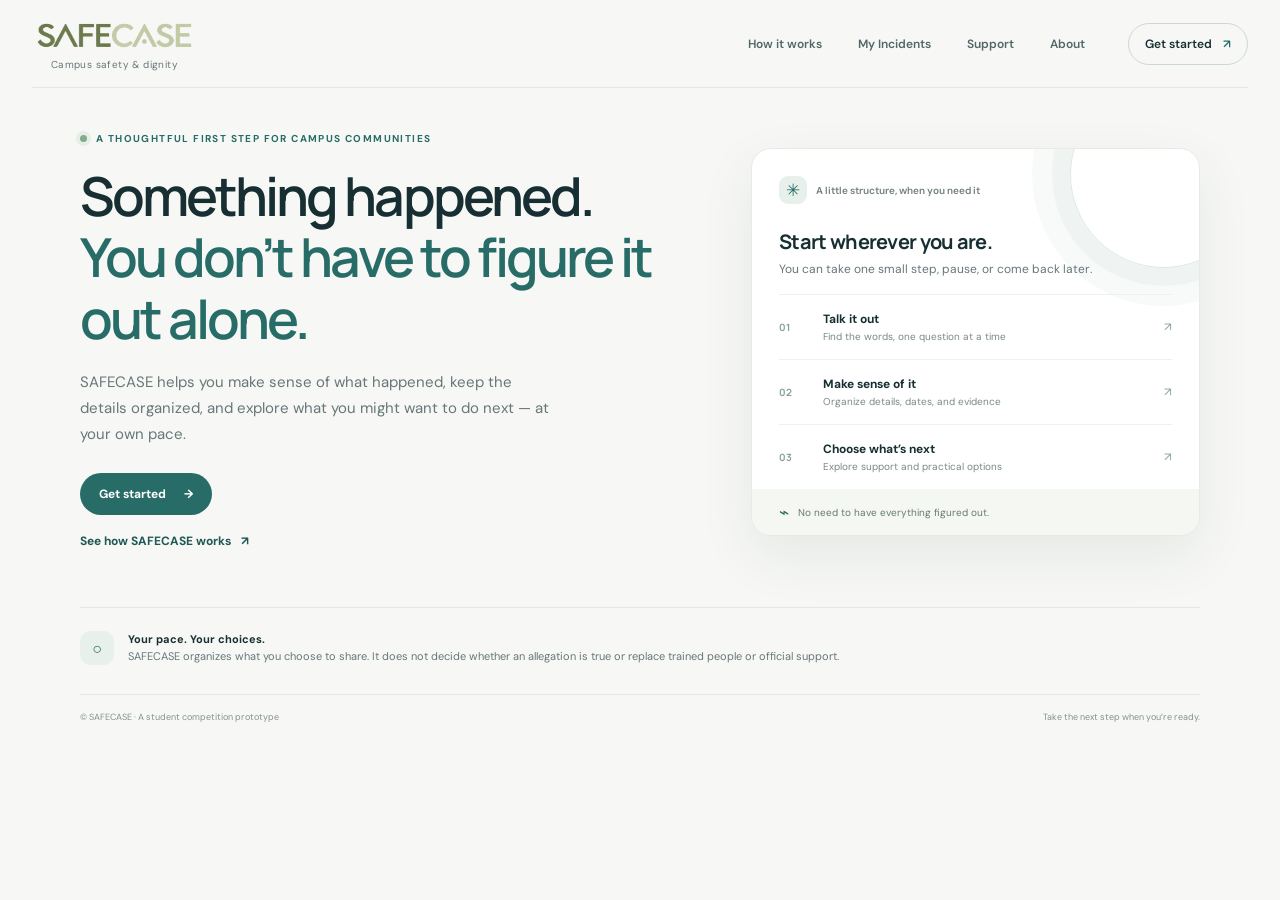
==== commit 8bff62c4: "Add SAFECASE incident documentation pathway" ====
--- a/index.html
+++ b/index.html
@@ -11,7 +11,7 @@
 <body>
   <header class="site-header">
     <a class="brand brand-home" href="index.html" aria-label="SAFECASE home"><img class="brand-logo" src="assets/safecase-logo.png" alt="SAFECASE logo"><span class="brand-copy"><small>Campus safety &amp; dignity</small></span></a>
-    <nav class="main-nav" aria-label="Main navigation"><a href="how-it-works.html">How it works</a><a href="support.html">Support</a><a href="about.html">About</a></nav>
+    <nav class="main-nav" aria-label="Main navigation"><a href="how-it-works.html">How it works</a><a href="my-incidents.html">My Incidents</a><a href="support.html">Support</a><a href="about.html">About</a></nav>
     <a class="header-action" href="role.html">Get started <span aria-hidden="true">↗</span></a>
   </header>
   <main id="home">
@@ -40,3 +40,4 @@
 </body>
 </html>
 
+
--- a/styles.css
+++ b/styles.css
@@ -234,6 +234,23 @@
 .case-summary dt { color: var(--muted); }
 .case-summary dd { margin: 0; color: var(--ink); font-weight: 700; text-align: right; }
 .case-actions { display: flex; align-items: center; gap: 22px; margin-top: 17px; }
+.incident-form-page { max-width: 920px; }
+.incident-form { margin-top: 20px; padding: 24px; border: 1px solid #e3e9e2; border-radius: 16px; background: #fff; box-shadow: var(--shadow); }
+.incident-form fieldset { margin: 0; padding: 19px 0; border: 0; border-top: 1px solid #edf0eb; }
+.incident-form fieldset:first-child { padding-top: 0; border-top: 0; }
+.incident-form legend { margin-bottom: 14px; color: var(--ink); font: 700 14px Manrope, sans-serif; }
+.incident-form label { display: block; margin-bottom: 14px; color: var(--ink); font-size: 11px; font-weight: 700; }
+.incident-form input, .incident-form textarea, .incident-form select { display: block; width: 100%; min-height: 40px; margin-top: 7px; padding: 9px 11px; border: 1px solid #dce5dd; border-radius: 9px; background: #fcfdfb; color: var(--ink); font: inherit; font-size: 11px; }
+.incident-form textarea { min-height: 125px; resize: vertical; line-height: 1.6; }
+.incident-form input:focus, .incident-form textarea:focus, .incident-form select:focus, .draft-form input:focus, .draft-form select:focus { border-color: #82a99a; outline: 3px solid rgba(104,154,130,.14); }
+.incident-date-grid { display: grid; grid-template-columns: 1fr 1fr; gap: 14px; }
+.optional-note, .required-note { margin-left: 5px; color: #7d8c87; font-size: 9px; font-weight: 400; }
+.required-note { color: #936452; }
+.field-hint { margin: -8px 0 9px; color: #7d8c87; font-size: 9px; }
+.incident-form-actions { display: flex; align-items: center; gap: 23px; margin-top: 15px; }
+.form-error { min-height: 15px; margin: 10px 0 0; color: #8a4f43; font-size: 10px; }
+.draft-form input { display: block; width: 100%; min-height: 40px; margin-top: 8px; padding: 8px; border: 1px solid #dce5dd; border-radius: 9px; background: #fcfdfb; color: var(--ink); font: inherit; font-size: 11px; }
+.draft-extra-grid { margin-top: 19px; }
 @media print {
   body { background: white; }
   .site-header, .site-footer, .back-link, .case-actions, .privacy-note { display: none !important; }
@@ -253,6 +270,9 @@
   .draft-actions { align-items: flex-start; flex-direction: column; gap: 9px; }
   .path-grid { grid-template-columns: 1fr; }
   .not-ready-actions, .case-actions { align-items: flex-start; flex-direction: column; gap: 12px; }
+  .incident-form { padding: 17px; }
+  .incident-date-grid { grid-template-columns: 1fr; gap: 0; }
+  .incident-form-actions { align-items: flex-start; flex-direction: column; gap: 10px; }
 }
 
 @media (prefers-reduced-motion: reduce) {
@@ -297,3 +317,59 @@
 .brand-home .brand-copy { align-self: center; }
 .brand-home .brand-copy small { margin-top: -2px; letter-spacing: .04em; }
 .summary-logo { width: 124px; height: 33px; }
+.incidents-page { max-width: 900px; }
+.incident-list-heading { display: flex; justify-content: space-between; align-items: center; margin: 28px 0 15px; }
+.incident-list-heading h2 { margin: 0; font: 700 17px Manrope, sans-serif; }
+.incident-list-heading > span { color: var(--muted); font-size: 10px; }
+.timeline-list { position: relative; display: grid; gap: 13px; }
+.timeline-list::before { position: absolute; top: 13px; bottom: 15px; left: 14px; width: 1px; background: #d9e4dc; content: ''; }
+.timeline-card { position: relative; margin-left: 36px; padding: 18px; border: 1px solid #e2e9e2; border-radius: 13px; background: #fff; box-shadow: 0 7px 22px rgba(29,57,54,.035); }
+.timeline-marker { position: absolute; top: 20px; left: -29px; width: 13px; height: 13px; border: 3px solid var(--paper); border-radius: 50%; background: #6e9b82; box-shadow: 0 0 0 1px #c4d7c9; }
+.timeline-card-header { display: flex; justify-content: space-between; gap: 12px; align-items: center; }
+.timeline-date { color: var(--teal-dark); font-size: 10px; font-weight: 700; }
+.timeline-tag { padding: 5px 8px; border-radius: 999px; background: #eef3ee; color: #6d8179; font-size: 8px; font-weight: 700; }
+.timeline-card h3 { margin: 12px 0 6px; font: 700 13px Manrope, sans-serif; }
+.timeline-story { margin: 0; color: #586c68; font-size: 11px; line-height: 1.65; white-space: pre-wrap; overflow-wrap: anywhere; }
+.timeline-details { display: grid; grid-template-columns: repeat(2, 1fr); gap: 8px 18px; margin-top: 13px; padding-top: 12px; border-top: 1px solid #edf0eb; }
+.timeline-detail { display: flex; justify-content: space-between; gap: 10px; font-size: 9px; }
+.timeline-detail span { color: var(--muted); }
+.timeline-detail strong { color: var(--ink); text-align: right; }
+.incident-empty { display: grid; justify-items: start; padding: 22px; border: 1px dashed #cbd9cf; border-radius: 13px; background: #fbfcfa; }
+.incident-empty .option-icon { margin-bottom: 10px; }
+.incident-empty strong { font: 700 13px Manrope, sans-serif; }
+.incident-empty p { margin: 6px 0 0; color: var(--muted); font-size: 10px; line-height: 1.6; }
+.incidents-actions { display: flex; align-items: center; gap: 22px; margin-top: 20px; }
+.delete-incident-button { margin-top: 13px; padding: 7px 0; border: 0; background: transparent; color: #865f52; font: inherit; font-size: 9px; font-weight: 700; cursor: pointer; }
+.delete-incident-button:hover { color: #643d31; text-decoration: underline; }
+.edit-incident-link { display: inline-block; margin: 13px 16px 0 0; color: var(--teal-dark); font-size: 9px; font-weight: 700; }
+.edit-incident-link:hover { text-decoration: underline; }
+.review-panel { margin-top: 20px; padding: 24px; border: 1px solid #e2e9e2; border-radius: 15px; background: #fff; box-shadow: var(--shadow); }
+.review-summary-head { display: flex; align-items: center; gap: 12px; padding-bottom: 15px; border-bottom: 1px solid var(--line); }
+.review-summary-head .option-icon { flex: 0 0 34px; margin: 0; }
+.review-summary-head h2 { margin: 0 0 4px; font: 700 16px Manrope, sans-serif; }
+.review-summary-head p { margin: 0; color: var(--muted); font-size: 11px; }
+.review-story { margin: 18px 0; color: #586c68; font-size: 12px; line-height: 1.7; white-space: pre-wrap; overflow-wrap: anywhere; }
+.review-details { margin: 0; }
+.review-details > div { display: flex; justify-content: space-between; gap: 18px; padding: 11px 0; border-top: 1px solid #edf0eb; font-size: 11px; }
+.review-details dt { color: var(--muted); }
+.review-details dd { margin: 0; color: var(--ink); font-weight: 700; text-align: right; }
+.review-reminders { margin-top: 20px; padding: 18px; border-radius: 12px; background: #f3f6f1; }
+.review-reminders h3 { margin: 0 0 7px; font: 700 13px Manrope, sans-serif; }
+.review-reminders > p { margin: 0; color: #596d68; font-size: 11px; line-height: 1.6; }
+.review-reminders ul { margin: 10px 0; padding-left: 20px; color: #596d68; font-size: 11px; line-height: 1.8; }
+.review-reminders .small-note { margin-bottom: 0; font-size: 10px; }
+.summary-incident { padding: 20px 0 16px; border-bottom: 1px solid var(--line); }
+.summary-incident h2 { margin: 0 0 10px; font: 700 15px Manrope, sans-serif; }
+.summary-recorded { margin: -4px 0 11px; color: var(--muted); font-size: 9px; }
+.summary-incident .summary-story { margin: 0 0 12px; color: #586c68; font-size: 11px; line-height: 1.7; white-space: pre-wrap; overflow-wrap: anywhere; }
+.summary-incident dl { margin: 0; }
+.summary-incident dl > div { display: flex; justify-content: space-between; gap: 15px; padding: 9px 0; border-top: 1px solid #edf0eb; font-size: 10px; }
+.summary-incident dt { color: var(--muted); }
+.summary-incident dd { margin: 0; color: var(--ink); font-weight: 700; text-align: right; }
+@media (max-width: 600px) {
+  .timeline-details { grid-template-columns: 1fr; }
+  .incidents-actions { align-items: flex-start; flex-direction: column; gap: 10px; }
+  .review-panel { padding: 17px; }
+  .review-details > div { align-items: flex-start; }
+  .summary-incident dl > div { align-items: flex-start; }
+}
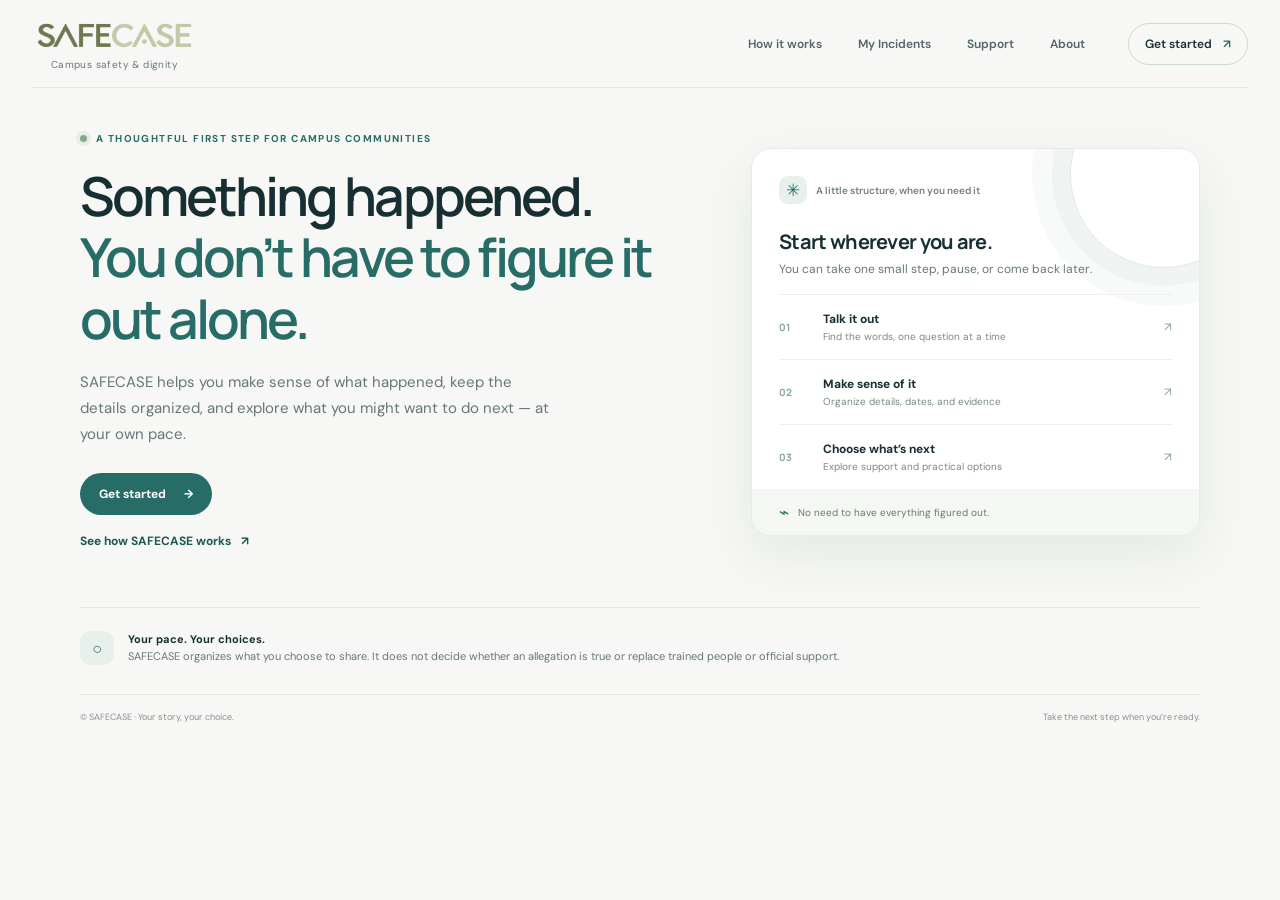
==== commit ee388133: "Update SAFECASE footer message" ====
--- a/index.html
+++ b/index.html
@@ -36,7 +36,7 @@
     </section>
     <section class="home-note page-shell"><span class="value-icon" aria-hidden="true">○</span><p><strong>Your pace. Your choices.</strong><br>SAFECASE organizes what you choose to share. It does not decide whether an allegation is true or replace trained people or official support.</p></section>
   </main>
-  <footer class="site-footer page-shell"><span>© SAFECASE · A student competition prototype</span><span>Take the next step when you’re ready.</span></footer>
+  <footer class="site-footer page-shell"><span>© SAFECASE · Your story, your choice.</span><span>Take the next step when you’re ready.</span></footer>
 </body>
 </html>
 
--- a/styles.css
+++ b/styles.css
@@ -366,10 +366,54 @@
 .summary-incident dl > div { display: flex; justify-content: space-between; gap: 15px; padding: 9px 0; border-top: 1px solid #edf0eb; font-size: 10px; }
 .summary-incident dt { color: var(--muted); }
 .summary-incident dd { margin: 0; color: var(--ink); font-weight: 700; text-align: right; }
+.support-page { max-width: 1020px; }
+.support-emergency { display: grid; grid-template-columns: 1fr auto; gap: 8px 24px; align-items: center; margin: 28px 0 38px; padding: 23px; border: 1px solid #e6d9cc; border-radius: 15px; background: #fbf5ef; }
+.support-emergency > div { grid-row: span 2; }
+.support-kicker, .support-type { color: #7a7164; font-size: 9px; font-weight: 700; letter-spacing: .08em; text-transform: uppercase; }
+.support-emergency h2 { margin: 7px 0; font: 700 18px Manrope, sans-serif; }
+.support-emergency p { margin: 0; color: var(--muted); font-size: 11px; line-height: 1.55; }
+.support-call { display: inline-flex; justify-content: center; align-items: center; gap: 12px; min-width: 125px; padding: 12px 16px; border-radius: 999px; background: #865742; color: #fff; font-size: 12px; font-weight: 700; }
+.support-call:hover { background: #684330; }
+.support-source { display: block; margin-top: 12px; color: #687976; font-size: 9px; line-height: 1.5; }
+.support-section-heading { margin: 32px 0 15px; }
+.support-section-heading .eyebrow { margin-bottom: 6px; }
+.support-section-heading h2 { margin: 0; font: 700 22px Manrope, sans-serif; letter-spacing: -.04em; }
+.support-resource-grid { display: grid; grid-template-columns: repeat(2, minmax(0, 1fr)); gap: 14px; }
+.support-resource { display: flex; min-height: 235px; flex-direction: column; align-items: flex-start; padding: 19px; border: 1px solid #e0e8e1; border-radius: 14px; background: #fff; box-shadow: 0 8px 24px rgba(29,57,54,.035); }
+.support-resource-icon { display: grid; place-items: center; width: 34px; height: 34px; margin-bottom: 12px; border-radius: 11px; background: var(--mint); color: var(--teal); font-size: 16px; }
+.support-resource .support-type { margin: 0 0 5px; }
+.support-resource h3 { margin: 0 0 8px; font: 700 15px Manrope, sans-serif; }
+.support-resource > p:not(.support-type) { margin: 0 0 14px; color: var(--muted); font-size: 11px; line-height: 1.65; }
+.support-resource > p strong { color: var(--ink); }
+.support-text-link { margin-top: auto; color: var(--teal-dark); font-size: 10px; font-weight: 700; line-height: 1.5; }
+.support-text-link:hover, .support-source:hover { text-decoration: underline; }
+.secondary-call { min-width: 0; margin-top: auto; padding: 10px 15px; background: #286c68; font-size: 10px; }
+.secondary-call:hover { background: #1f5754; }
+.support-resource .secondary-call + .support-source { margin-top: 10px; }
+.support-resource .alternate-phone { margin: 9px 0 0; }
+.support-note { margin-top: 22px; padding: 19px; border-radius: 13px; background: #eef2ed; }
+.support-note strong { display: block; margin-bottom: 6px; font: 700 12px Manrope, sans-serif; }
+.support-note p { margin: 0; color: var(--muted); font-size: 10px; line-height: 1.6; }
+.support-note small { display: block; margin-top: 10px; color: #7c8984; font-size: 9px; }
+.team-contact-section { margin-top: 34px; padding: 21px; border: 1px solid #dce7df; border-radius: 15px; background: #f1f5f0; }
+.team-contact-section .support-section-heading { margin: 0 0 10px; }
+.team-contact-intro, .team-contact-note { max-width: 760px; color: var(--muted); font-size: 11px; line-height: 1.65; }
+.team-contact-grid { display: grid; grid-template-columns: repeat(3, minmax(0, 1fr)); gap: 11px; margin: 15px 0; }
+.team-contact-card { display: grid; gap: 7px; padding: 15px; border: 1px dashed #c8d5cc; border-radius: 12px; background: rgba(255,255,255,.8); }
+.team-contact-card span { color: var(--teal); font-size: 9px; font-weight: 700; letter-spacing: .08em; text-transform: uppercase; }
+.team-contact-card strong { font: 700 12px Manrope, sans-serif; }
+.team-contact-card small { color: var(--muted); font-size: 10px; }
+.team-contact-note { margin: 10px 0 0; font-size: 10px; }
 @media (max-width: 600px) {
   .timeline-details { grid-template-columns: 1fr; }
   .incidents-actions { align-items: flex-start; flex-direction: column; gap: 10px; }
   .review-panel { padding: 17px; }
   .review-details > div { align-items: flex-start; }
   .summary-incident dl > div { align-items: flex-start; }
-}
+  .support-emergency { grid-template-columns: 1fr; }
+  .support-emergency > div { grid-row: auto; }
+  .support-call { justify-self: start; }
+  .support-resource-grid { grid-template-columns: 1fr; }
+  .team-contact-section { padding: 17px; }
+  .team-contact-grid { grid-template-columns: 1fr; }
+}
